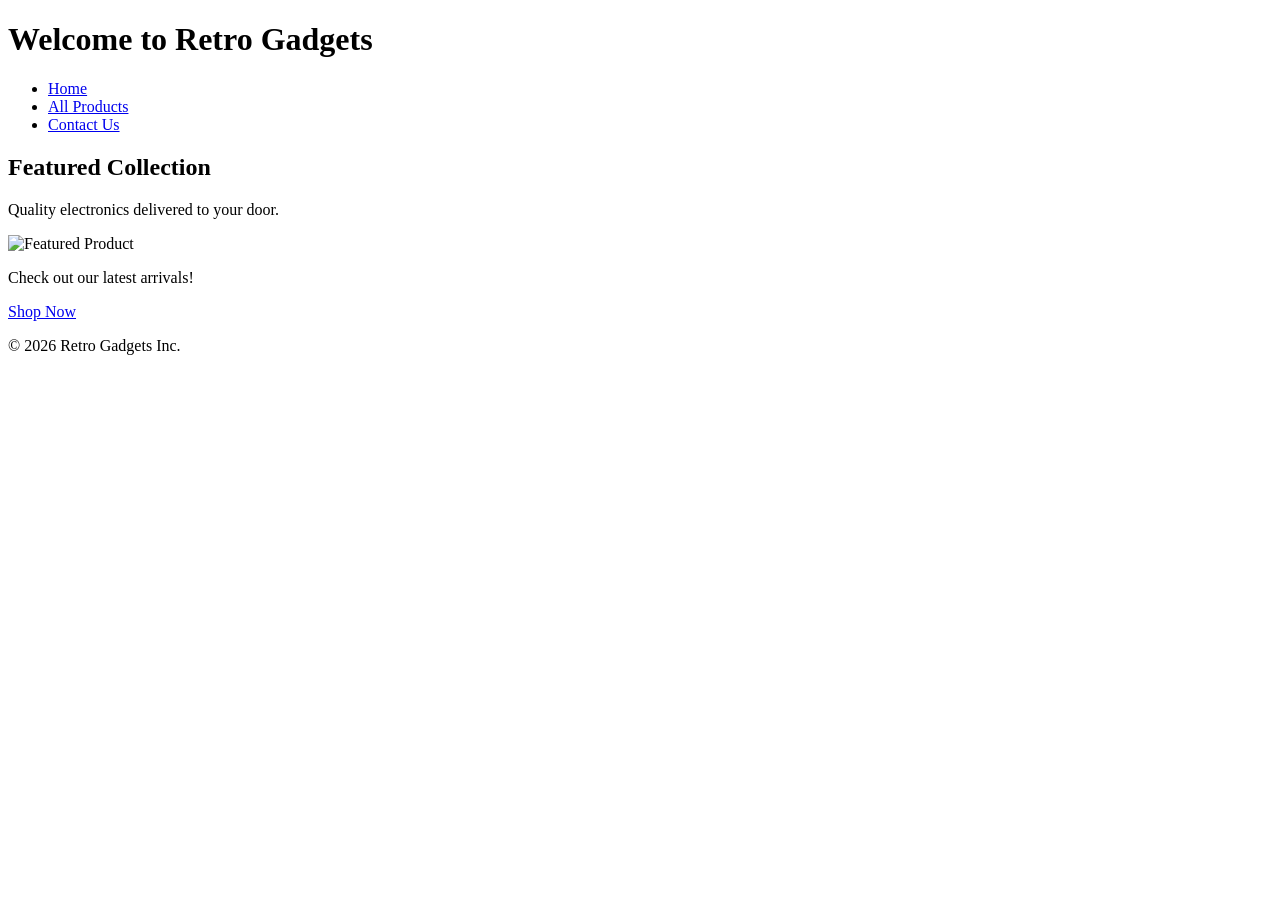
==== index.html @ ed297c05 "Update index.html" ====
<!DOCTYPE html>
<html lang="en">
<head>
    <title>My Simple Shop | Home</title>
</head>
<body>
    <header>
        <h1>Welcome to Retro Gadgets</h1>
        <nav>
            <ul>
                <li><a href="index.html">Home</a></li>
                <li><a href="products.html">All Products</a></li>
                <li><a href="contact.html">Contact Us</a></li>
            </ul>
        </nav>
    </header>

    <main>
        <section>
            <h2>Featured Collection</h2>
            <p>Quality electronics delivered to your door.</p>
            <img src="https://via.placeholder.com/300" alt="Featured Product">
            <p>Check out our latest arrivals!</p>
            <a href="products.html">Shop Now</a>
        </section>
    </main>

    <footer>
        <p>&copy; 2026 Retro Gadgets Inc.</p>
    </footer>
</body>
</html>
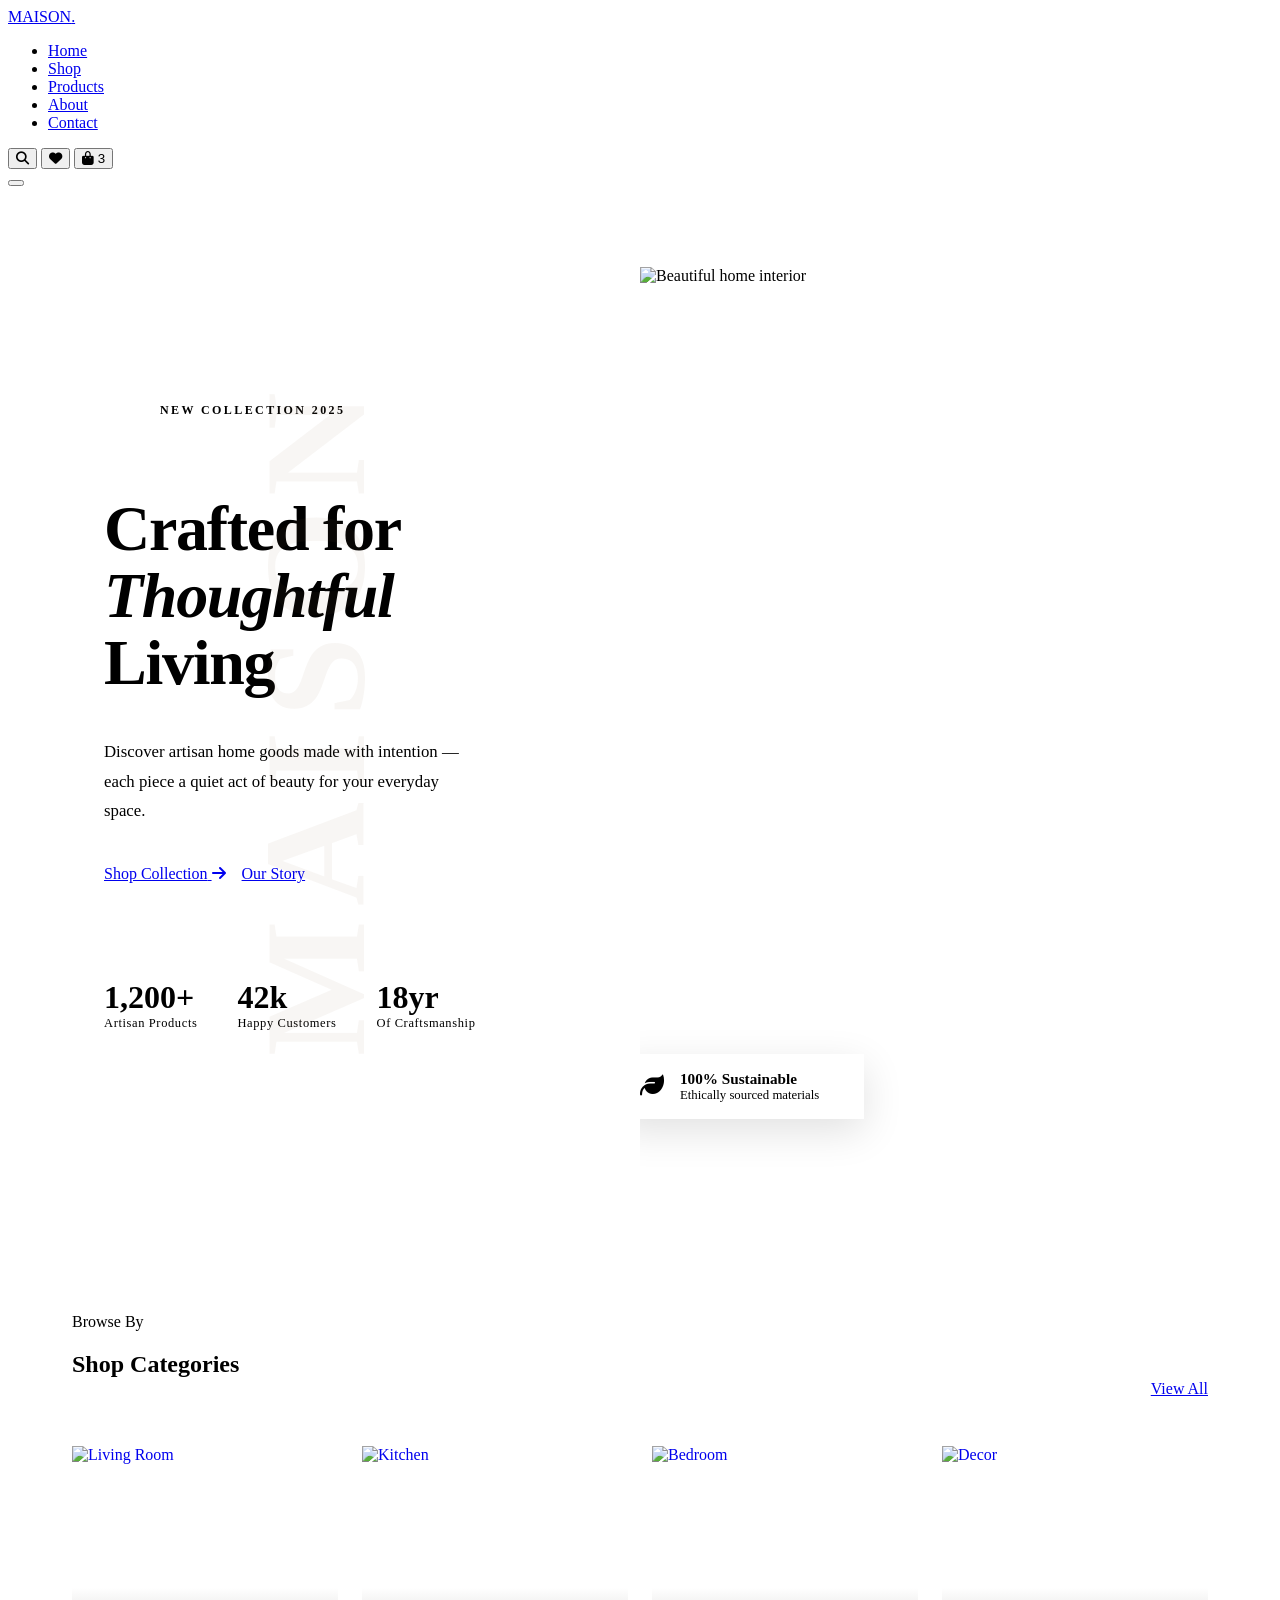
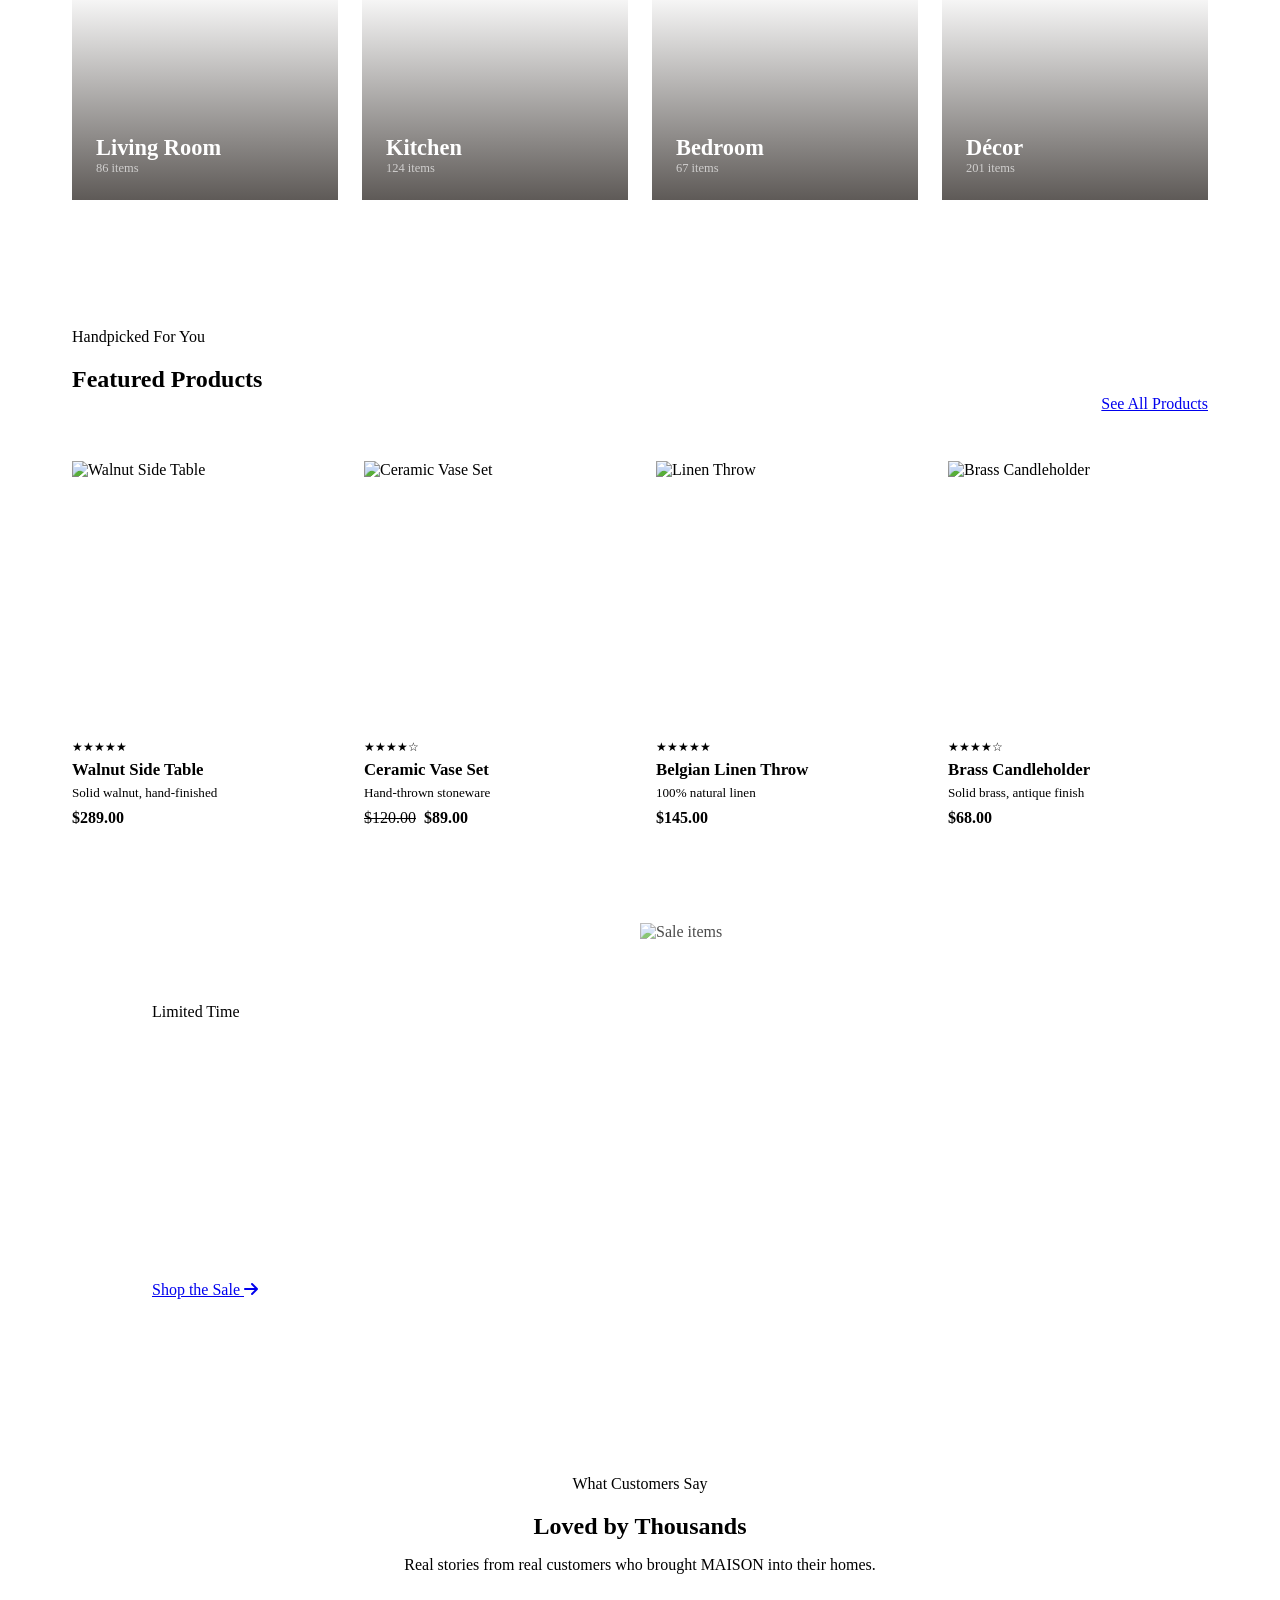
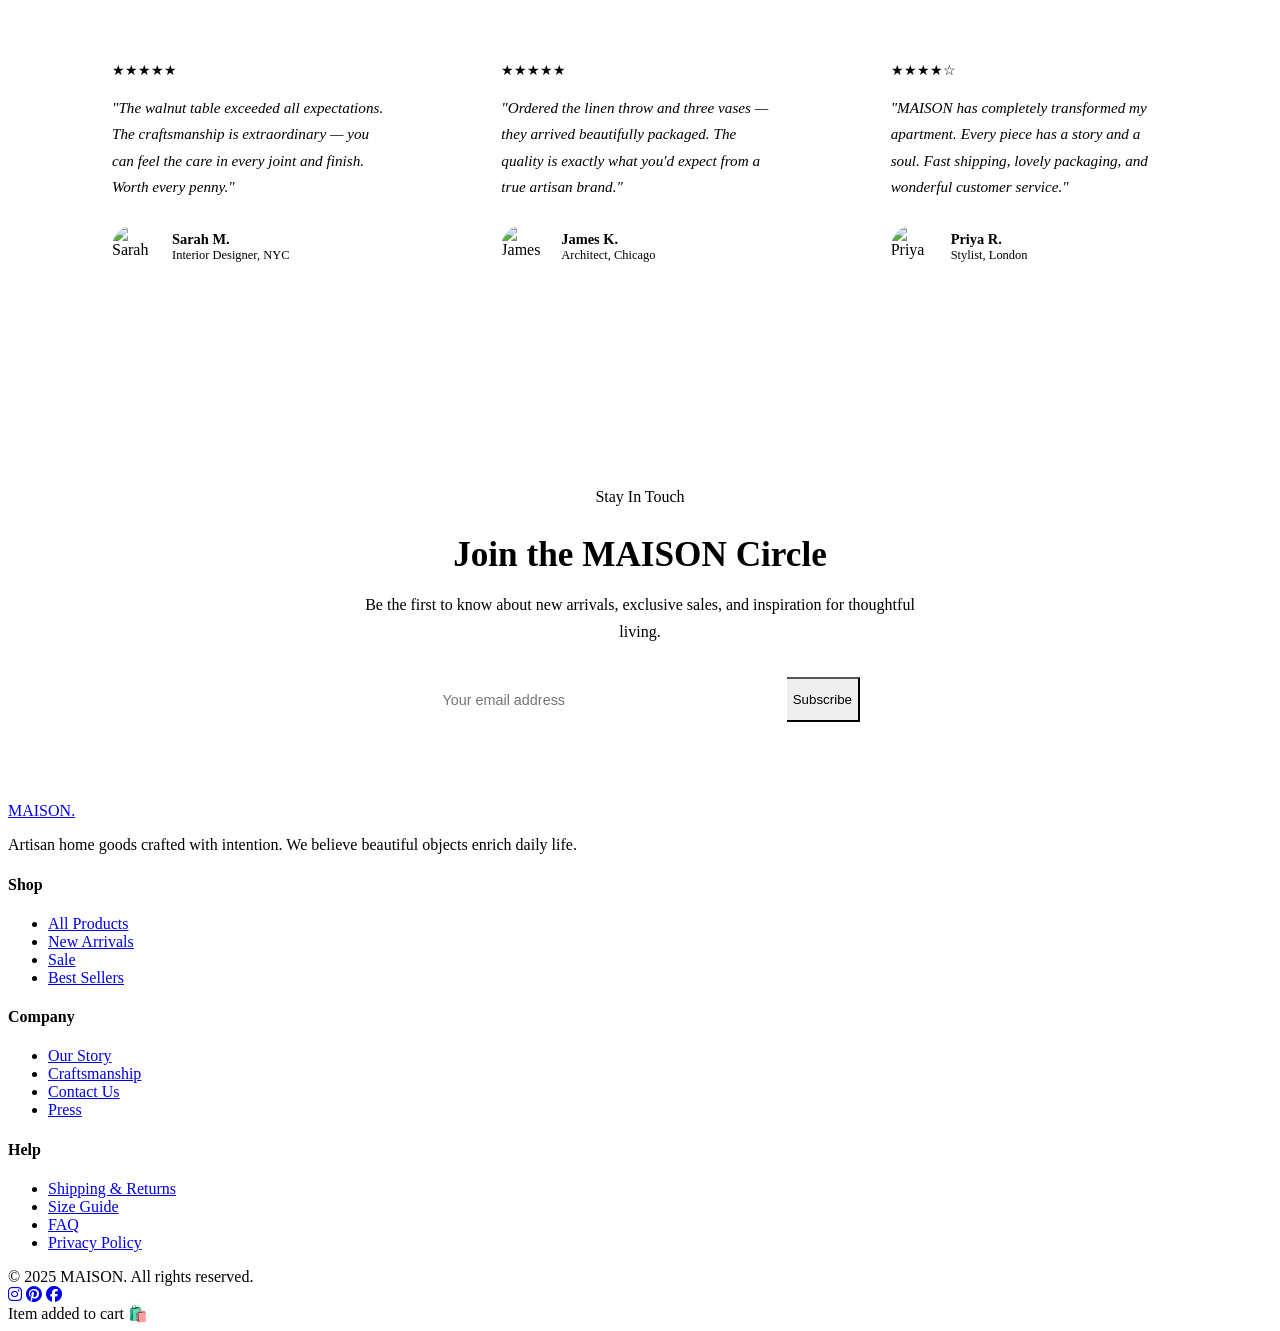
==== commit b9321436: "Update index.html" ====
--- a/index.html
+++ b/index.html
@@ -1,32 +1,600 @@
 <!DOCTYPE html>
 <html lang="en">
 <head>
-    <title>My Simple Shop | Home</title>
+  <meta charset="UTF-8" />
+  <meta name="viewport" content="width=device-width, initial-scale=1.0" />
+  <title>MAISON — Artisan Home Goods</title>
+  <link rel="stylesheet" href="style.css" />
+  <link rel="stylesheet" href="https://cdnjs.cloudflare.com/ajax/libs/font-awesome/6.5.0/css/all.min.css" />
+  <style>
+    /* ── HERO ── */
+    .hero {
+      min-height: 100vh;
+      display: grid; grid-template-columns: 1fr 1fr;
+      padding-top: 80px;
+    }
+    .hero-left {
+      display: flex; flex-direction: column; justify-content: center;
+      padding: 6rem 4rem 6rem 6rem;
+      position: relative;
+    }
+    .hero-left::before {
+      content: 'MAISON';
+      position: absolute; top: 50%; left: -2rem;
+      transform: translateY(-50%) rotate(-90deg);
+      font-family: 'Playfair Display', serif;
+      font-size: 9rem; font-weight: 900;
+      color: rgba(139,94,60,0.06);
+      letter-spacing: 0.1em; white-space: nowrap;
+      pointer-events: none;
+    }
+    .hero-eyebrow {
+      display: flex; align-items: center; gap: 1rem;
+      margin-bottom: 1.5rem;
+    }
+    .hero-eyebrow span { font-size: 0.75rem; font-weight: 600; letter-spacing: 0.2em; text-transform: uppercase; color: var(--gold); }
+    .hero-eyebrow::before { content: ''; display: block; width: 40px; height: 1px; background: var(--gold); }
+    .hero h1 {
+      font-family: 'Playfair Display', serif;
+      font-size: clamp(3rem, 5vw, 5rem);
+      font-weight: 900; line-height: 1.05;
+      letter-spacing: -0.02em;
+      margin-bottom: 1.5rem;
+    }
+    .hero h1 em { color: var(--brown); font-style: italic; }
+    .hero p {
+      color: var(--warm-gray); line-height: 1.75;
+      max-width: 380px; font-size: 1.05rem;
+      margin-bottom: 2.5rem;
+    }
+    .hero-ctas { display: flex; gap: 1rem; flex-wrap: wrap; }
+    .hero-stats {
+      display: flex; gap: 2.5rem;
+      margin-top: 4rem; padding-top: 2rem;
+      border-top: 1px solid var(--light-gray);
+    }
+    .stat-num {
+      font-family: 'Playfair Display', serif;
+      font-size: 2rem; font-weight: 700; color: var(--dark);
+    }
+    .stat-label { font-size: 0.78rem; color: var(--warm-gray); letter-spacing: 0.05em; }
+
+    .hero-right {
+      position: relative; overflow: hidden;
+      background: var(--light-gray);
+    }
+    .hero-img {
+      width: 100%; height: 100%;
+      object-fit: cover; display: block;
+      transition: transform 8s ease;
+    }
+    .hero-right:hover .hero-img { transform: scale(1.04); }
+    .hero-tag {
+      position: absolute; bottom: 3rem; left: -1.5rem;
+      background: white; padding: 1rem 1.5rem;
+      box-shadow: 0 12px 40px rgba(0,0,0,0.12);
+      display: flex; gap: 1rem; align-items: center;
+      min-width: 200px;
+    }
+    .tag-icon { font-size: 1.5rem; color: var(--gold); }
+    .tag-text { font-size: 0.8rem; font-weight: 500; }
+    .tag-text strong { display: block; font-size: 0.95rem; color: var(--dark); }
+
+    /* ── MARQUEE ── */
+    .marquee-bar {
+      background: var(--dark); padding: 1rem 0;
+      overflow: hidden; white-space: nowrap;
+    }
+    .marquee-inner {
+      display: inline-flex; animation: marquee 22s linear infinite;
+    }
+    .marquee-item {
+      display: inline-flex; align-items: center; gap: 0.8rem;
+      padding: 0 2rem;
+      font-size: 0.78rem; font-weight: 600; letter-spacing: 0.15em;
+      text-transform: uppercase; color: rgba(255,255,255,0.7);
+    }
+    .marquee-dot { color: var(--gold); font-size: 0.5rem; }
+    @keyframes marquee { from { transform: translateX(0); } to { transform: translateX(-50%); } }
+
+    /* ── CATEGORIES ── */
+    .categories { padding: 6rem 4rem; }
+    .categories-header {
+      display: flex; justify-content: space-between; align-items: flex-end;
+      margin-bottom: 3rem;
+    }
+    .cat-grid {
+      display: grid; grid-template-columns: repeat(4, 1fr);
+      gap: 1.5rem;
+    }
+    .cat-card {
+      position: relative; overflow: hidden; cursor: pointer;
+      text-decoration: none; display: block;
+    }
+    .cat-card img {
+      width: 100%; aspect-ratio: 3/4;
+      object-fit: cover; display: block;
+      transition: transform 0.5s ease;
+    }
+    .cat-card:hover img { transform: scale(1.06); }
+    .cat-overlay {
+      position: absolute; inset: 0;
+      background: linear-gradient(to top, rgba(26,20,16,0.7) 0%, transparent 60%);
+      display: flex; flex-direction: column; justify-content: flex-end;
+      padding: 1.5rem;
+    }
+    .cat-name {
+      font-family: 'Playfair Display', serif;
+      font-size: 1.4rem; color: white; font-weight: 700;
+    }
+    .cat-count { font-size: 0.78rem; color: rgba(255,255,255,0.65); }
+    .cat-arrow {
+      position: absolute; top: 1rem; right: 1rem;
+      width: 36px; height: 36px; background: var(--gold);
+      display: flex; align-items: center; justify-content: center;
+      color: white; font-size: 0.8rem;
+      transform: scale(0); transition: transform 0.3s;
+    }
+    .cat-card:hover .cat-arrow { transform: scale(1); }
+
+    /* ── FEATURED PRODUCTS ── */
+    .featured { padding: 2rem 4rem 6rem; }
+    .feat-header {
+      display: flex; justify-content: space-between; align-items: flex-end;
+      margin-bottom: 3rem;
+    }
+    .products-grid {
+      display: grid; grid-template-columns: repeat(4, 1fr);
+      gap: 2rem;
+    }
+    .product-card {
+      cursor: pointer; text-decoration: none; color: inherit;
+      display: block;
+    }
+    .product-img-wrap {
+      position: relative; overflow: hidden;
+      background: var(--light-gray); margin-bottom: 1.2rem;
+    }
+    .product-img-wrap img {
+      width: 100%; aspect-ratio: 1;
+      object-fit: cover; display: block;
+      transition: transform 0.5s;
+    }
+    .product-card:hover .product-img-wrap img { transform: scale(1.05); }
+    .product-badge {
+      position: absolute; top: 1rem; left: 1rem;
+      background: var(--accent); color: white;
+      font-size: 0.7rem; font-weight: 700; letter-spacing: 0.08em;
+      text-transform: uppercase; padding: 0.3rem 0.7rem;
+    }
+    .product-actions {
+      position: absolute; bottom: 1rem; left: 50%; transform: translateX(-50%) translateY(60px);
+      display: flex; gap: 0.5rem;
+      transition: transform 0.3s;
+      white-space: nowrap;
+    }
+    .product-card:hover .product-actions { transform: translateX(-50%) translateY(0); }
+    .pa-btn {
+      background: white; border: none; cursor: pointer;
+      padding: 0.5rem 0.9rem; font-size: 0.75rem; font-weight: 600;
+      letter-spacing: 0.05em; text-transform: uppercase;
+      transition: background 0.2s, color 0.2s;
+      display: flex; align-items: center; gap: 0.4rem;
+    }
+    .pa-btn:hover { background: var(--dark); color: white; }
+    .pa-icon { background: white; border: none; cursor: pointer; width: 34px; height: 34px; display: flex; align-items: center; justify-content: center; font-size: 0.9rem; transition: all 0.2s; }
+    .pa-icon:hover { background: var(--dark); color: white; }
+    .product-name {
+      font-family: 'Playfair Display', serif;
+      font-size: 1.05rem; font-weight: 600; margin-bottom: 0.3rem;
+    }
+    .product-sub { font-size: 0.82rem; color: var(--warm-gray); margin-bottom: 0.5rem; }
+    .product-price { font-weight: 600; font-size: 1rem; color: var(--dark); }
+    .product-price .old { text-decoration: line-through; color: var(--warm-gray); font-weight: 400; margin-right: 0.5rem; }
+    .stars { color: var(--gold); font-size: 0.75rem; margin-bottom: 0.3rem; }
+
+    /* ── PROMO BANNER ── */
+    .promo-banner {
+      margin: 0 4rem;
+      background: var(--dark);
+      display: grid; grid-template-columns: 1fr 1fr;
+      overflow: hidden; position: relative;
+    }
+    .promo-left {
+      padding: 5rem;
+      display: flex; flex-direction: column; justify-content: center;
+    }
+    .promo-left .section-label { color: var(--gold); }
+    .promo-left h2 {
+      font-family: 'Playfair Display', serif;
+      font-size: clamp(2rem, 3.5vw, 3rem);
+      color: white; margin-bottom: 1rem;
+    }
+    .promo-left p { color: rgba(255,255,255,0.6); margin-bottom: 2rem; line-height: 1.7; }
+    .promo-right { position: relative; min-height: 400px; }
+    .promo-right img { width: 100%; height: 100%; object-fit: cover; opacity: 0.7; }
+    .promo-code {
+      position: absolute; top: 2rem; right: 2rem;
+      background: var(--gold); color: white;
+      padding: 1rem 1.5rem; font-weight: 700; font-size: 0.85rem;
+      letter-spacing: 0.1em; text-transform: uppercase;
+    }
+    .promo-code span { display: block; font-size: 1.4rem; letter-spacing: 0.05em; }
+
+    /* ── TESTIMONIALS ── */
+    .testimonials { padding: 6rem 4rem; text-align: center; }
+    .testimonials .section-title { margin-bottom: 0.5rem; }
+    .testimonials > p { color: var(--warm-gray); margin-bottom: 3rem; }
+    .testi-grid { display: grid; grid-template-columns: repeat(3, 1fr); gap: 2rem; }
+    .testi-card {
+      background: white; padding: 2.5rem;
+      text-align: left; border-bottom: 3px solid transparent;
+      transition: border-color 0.3s, box-shadow 0.3s;
+    }
+    .testi-card:hover { border-color: var(--gold); box-shadow: 0 12px 40px rgba(0,0,0,0.07); }
+    .testi-stars { color: var(--gold); font-size: 0.9rem; margin-bottom: 1rem; }
+    .testi-text { font-size: 0.95rem; line-height: 1.75; color: var(--warm-gray); margin-bottom: 1.5rem; font-style: italic; }
+    .testi-author { display: flex; align-items: center; gap: 1rem; }
+    .testi-avatar {
+      width: 44px; height: 44px; border-radius: 50%;
+      background: var(--light-gray); object-fit: cover;
+    }
+    .testi-name { font-weight: 600; font-size: 0.9rem; }
+    .testi-role { font-size: 0.78rem; color: var(--warm-gray); }
+
+    /* ── NEWSLETTER ── */
+    .newsletter {
+      background: var(--light-gray);
+      padding: 5rem 4rem; text-align: center;
+    }
+    .newsletter-inner { max-width: 560px; margin: 0 auto; }
+    .newsletter h2 { font-family: 'Playfair Display', serif; font-size: 2.2rem; margin-bottom: 0.75rem; }
+    .newsletter p { color: var(--warm-gray); margin-bottom: 2rem; line-height: 1.7; }
+    .newsletter-form { display: flex; gap: 0; max-width: 440px; margin: 0 auto; }
+    .newsletter-form input {
+      flex: 1; padding: 0.9rem 1.4rem;
+      border: 2px solid var(--dark); border-right: none;
+      font-family: 'DM Sans', sans-serif; font-size: 0.9rem;
+      background: white; outline: none;
+    }
+    .newsletter-form input:focus { border-color: var(--gold); }
+
+    @media (max-width: 1100px) {
+      .cat-grid { grid-template-columns: repeat(2, 1fr); }
+      .products-grid { grid-template-columns: repeat(2, 1fr); }
+    }
+    @media (max-width: 900px) {
+      .hero { grid-template-columns: 1fr; }
+      .hero-right { min-height: 50vw; }
+      .hero-left { padding: 5rem 2rem 3rem; }
+      .categories, .featured, .testimonials, .newsletter { padding-left: 2rem; padding-right: 2rem; }
+      .promo-banner { margin: 0 2rem; grid-template-columns: 1fr; }
+      .promo-left { padding: 3rem 2rem; }
+      .testi-grid { grid-template-columns: 1fr; }
+    }
+    @media (max-width: 600px) {
+      .cat-grid { grid-template-columns: 1fr 1fr; gap: 0.75rem; }
+      .products-grid { grid-template-columns: 1fr 1fr; gap: 1rem; }
+      .categories, .featured { padding-left: 1.5rem; padding-right: 1.5rem; }
+      .newsletter-form { flex-direction: column; }
+      .newsletter-form input { border-right: 2px solid var(--dark); }
+    }
+  </style>
 </head>
 <body>
-    <header>
-        <h1>Welcome to Retro Gadgets</h1>
-        <nav>
-            <ul>
-                <li><a href="index.html">Home</a></li>
-                <li><a href="products.html">All Products</a></li>
-                <li><a href="contact.html">Contact Us</a></li>
-            </ul>
-        </nav>
-    </header>
-
-    <main>
-        <section>
-            <h2>Featured Collection</h2>
-            <p>Quality electronics delivered to your door.</p>
-            <img src="https://via.placeholder.com/300" alt="Featured Product">
-            <p>Check out our latest arrivals!</p>
-            <a href="products.html">Shop Now</a>
-        </section>
-    </main>
-
-    <footer>
-        <p>&copy; 2026 Retro Gadgets Inc.</p>
-    </footer>
+
+<!-- NAV -->
+<nav id="navbar">
+  <a href="index.html" class="nav-logo">MAISON<span>.</span></a>
+  <ul class="nav-links">
+    <li><a href="index.html" class="active">Home</a></li>
+    <li><a href="products.html">Shop</a></li>
+    <li><a href="product-detail.html">Products</a></li>
+    <li><a href="about.html">About</a></li>
+    <li><a href="contact.html">Contact</a></li>
+  </ul>
+  <div class="nav-icons">
+    <button class="nav-icon"><i class="fa fa-search"></i></button>
+    <button class="nav-icon"><i class="fa fa-heart"></i></button>
+    <button class="nav-icon" onclick="window.location='cart.html'">
+      <i class="fa fa-shopping-bag"></i>
+      <span class="cart-badge">3</span>
+    </button>
+  </div>
+  <button class="hamburger" id="hamburger">
+    <span></span><span></span><span></span>
+  </button>
+</nav>
+
+<!-- HERO -->
+<section class="hero">
+  <div class="hero-left">
+    <div class="hero-eyebrow"><span>New Collection 2025</span></div>
+    <h1>Crafted for <em>Thoughtful</em> Living</h1>
+    <p>Discover artisan home goods made with intention — each piece a quiet act of beauty for your everyday space.</p>
+    <div class="hero-ctas">
+      <a href="products.html" class="btn-primary"><span>Shop Collection</span> <i class="fa fa-arrow-right"></i></a>
+      <a href="about.html" class="btn-outline">Our Story</a>
+    </div>
+    <div class="hero-stats">
+      <div><div class="stat-num">1,200+</div><div class="stat-label">Artisan Products</div></div>
+      <div><div class="stat-num">42k</div><div class="stat-label">Happy Customers</div></div>
+      <div><div class="stat-num">18yr</div><div class="stat-label">Of Craftsmanship</div></div>
+    </div>
+  </div>
+  <div class="hero-right">
+    <img src="https://images.unsplash.com/photo-1555041469-a586c61ea9bc?w=900&q=80" alt="Beautiful home interior" class="hero-img" />
+    <div class="hero-tag">
+      <div class="tag-icon"><i class="fa fa-leaf"></i></div>
+      <div class="tag-text"><strong>100% Sustainable</strong>Ethically sourced materials</div>
+    </div>
+  </div>
+</section>
+
+<!-- MARQUEE -->
+<div class="marquee-bar">
+  <div class="marquee-inner">
+    <span class="marquee-item">Free Shipping Over $75 <span class="marquee-dot">●</span></span>
+    <span class="marquee-item">Handcrafted Goods <span class="marquee-dot">●</span></span>
+    <span class="marquee-item">30-Day Returns <span class="marquee-dot">●</span></span>
+    <span class="marquee-item">Sustainable Materials <span class="marquee-dot">●</span></span>
+    <span class="marquee-item">New Arrivals Weekly <span class="marquee-dot">●</span></span>
+    <span class="marquee-item">Artisan Quality <span class="marquee-dot">●</span></span>
+    <!-- duplicate for seamless loop -->
+    <span class="marquee-item">Free Shipping Over $75 <span class="marquee-dot">●</span></span>
+    <span class="marquee-item">Handcrafted Goods <span class="marquee-dot">●</span></span>
+    <span class="marquee-item">30-Day Returns <span class="marquee-dot">●</span></span>
+    <span class="marquee-item">Sustainable Materials <span class="marquee-dot">●</span></span>
+    <span class="marquee-item">New Arrivals Weekly <span class="marquee-dot">●</span></span>
+    <span class="marquee-item">Artisan Quality <span class="marquee-dot">●</span></span>
+  </div>
+</div>
+
+<!-- CATEGORIES -->
+<section class="categories">
+  <div class="categories-header">
+    <div>
+      <span class="section-label">Browse By</span>
+      <h2 class="section-title">Shop Categories</h2>
+    </div>
+    <a href="products.html" class="btn-outline">View All</a>
+  </div>
+  <div class="cat-grid">
+    <a href="products.html?cat=living" class="cat-card">
+      <img src="https://images.unsplash.com/photo-1493663284031-b7e3aefcae8e?w=500&q=80" alt="Living Room" />
+      <div class="cat-overlay">
+        <div class="cat-name">Living Room</div>
+        <div class="cat-count">86 items</div>
+      </div>
+      <div class="cat-arrow"><i class="fa fa-arrow-right"></i></div>
+    </a>
+    <a href="products.html?cat=kitchen" class="cat-card">
+      <img src="https://images.unsplash.com/photo-1556909114-f6e7ad7d3136?w=500&q=80" alt="Kitchen" />
+      <div class="cat-overlay">
+        <div class="cat-name">Kitchen</div>
+        <div class="cat-count">124 items</div>
+      </div>
+      <div class="cat-arrow"><i class="fa fa-arrow-right"></i></div>
+    </a>
+    <a href="products.html?cat=bedroom" class="cat-card">
+      <img src="https://images.unsplash.com/photo-1540518614846-7eded433c457?w=500&q=80" alt="Bedroom" />
+      <div class="cat-overlay">
+        <div class="cat-name">Bedroom</div>
+        <div class="cat-count">67 items</div>
+      </div>
+      <div class="cat-arrow"><i class="fa fa-arrow-right"></i></div>
+    </a>
+    <a href="products.html?cat=decor" class="cat-card">
+      <img src="https://images.unsplash.com/photo-1484101403633-562f891dc89a?w=500&q=80" alt="Decor" />
+      <div class="cat-overlay">
+        <div class="cat-name">Décor</div>
+        <div class="cat-count">201 items</div>
+      </div>
+      <div class="cat-arrow"><i class="fa fa-arrow-right"></i></div>
+    </a>
+  </div>
+</section>
+
+<!-- FEATURED PRODUCTS -->
+<section class="featured">
+  <div class="feat-header">
+    <div>
+      <span class="section-label">Handpicked For You</span>
+      <h2 class="section-title">Featured Products</h2>
+    </div>
+    <a href="products.html" class="btn-outline">See All Products</a>
+  </div>
+  <div class="products-grid">
+    <a href="product-detail.html" class="product-card">
+      <div class="product-img-wrap">
+        <img src="https://images.unsplash.com/photo-1555041469-a586c61ea9bc?w=500&q=80" alt="Walnut Side Table" />
+        <span class="product-badge">New</span>
+        <div class="product-actions">
+          <button class="pa-btn" onclick="addToCart(event,'Walnut Side Table')"><i class="fa fa-shopping-bag"></i> Add to Cart</button>
+          <button class="pa-icon"><i class="fa fa-heart"></i></button>
+        </div>
+      </div>
+      <div class="stars">★★★★★</div>
+      <div class="product-name">Walnut Side Table</div>
+      <div class="product-sub">Solid walnut, hand-finished</div>
+      <div class="product-price">$289.00</div>
+    </a>
+    <a href="product-detail.html" class="product-card">
+      <div class="product-img-wrap">
+        <img src="https://images.unsplash.com/photo-1506439773649-6e0eb8cfb237?w=500&q=80" alt="Ceramic Vase Set" />
+        <div class="product-actions">
+          <button class="pa-btn" onclick="addToCart(event,'Ceramic Vase Set')"><i class="fa fa-shopping-bag"></i> Add to Cart</button>
+          <button class="pa-icon"><i class="fa fa-heart"></i></button>
+        </div>
+      </div>
+      <div class="stars">★★★★☆</div>
+      <div class="product-name">Ceramic Vase Set</div>
+      <div class="product-sub">Hand-thrown stoneware</div>
+      <div class="product-price"><span class="old">$120.00</span>$89.00</div>
+    </a>
+    <a href="product-detail.html" class="product-card">
+      <div class="product-img-wrap">
+        <img src="https://images.unsplash.com/photo-1530018607912-eff2daa1bac4?w=500&q=80" alt="Linen Throw" />
+        <span class="product-badge" style="background:var(--gold)">Popular</span>
+        <div class="product-actions">
+          <button class="pa-btn" onclick="addToCart(event,'Linen Throw')"><i class="fa fa-shopping-bag"></i> Add to Cart</button>
+          <button class="pa-icon"><i class="fa fa-heart"></i></button>
+        </div>
+      </div>
+      <div class="stars">★★★★★</div>
+      <div class="product-name">Belgian Linen Throw</div>
+      <div class="product-sub">100% natural linen</div>
+      <div class="product-price">$145.00</div>
+    </a>
+    <a href="product-detail.html" class="product-card">
+      <div class="product-img-wrap">
+        <img src="https://images.unsplash.com/photo-1507003211169-0a1dd7228f2d?w=500&q=80" alt="Brass Candleholder" />
+        <div class="product-actions">
+          <button class="pa-btn" onclick="addToCart(event,'Brass Candleholder')"><i class="fa fa-shopping-bag"></i> Add to Cart</button>
+          <button class="pa-icon"><i class="fa fa-heart"></i></button>
+        </div>
+      </div>
+      <div class="stars">★★★★☆</div>
+      <div class="product-name">Brass Candleholder</div>
+      <div class="product-sub">Solid brass, antique finish</div>
+      <div class="product-price">$68.00</div>
+    </a>
+  </div>
+</section>
+
+<!-- PROMO BANNER -->
+<div class="promo-banner">
+  <div class="promo-left">
+    <span class="section-label">Limited Time</span>
+    <h2>Summer Sale — Up to 40% Off</h2>
+    <p>Refresh your home for the season. Our biggest sale of the year runs through July 31st. Use code at checkout.</p>
+    <a href="products.html" class="btn-primary"><span>Shop the Sale</span> <i class="fa fa-arrow-right"></i></a>
+  </div>
+  <div class="promo-right">
+    <img src="https://images.unsplash.com/photo-1567225557594-88d73e55f2cb?w=800&q=80" alt="Sale items" />
+    <div class="promo-code">Use Code <span>SUMMER40</span></div>
+  </div>
+</div>
+
+<!-- TESTIMONIALS -->
+<section class="testimonials">
+  <span class="section-label">What Customers Say</span>
+  <h2 class="section-title">Loved by Thousands</h2>
+  <p>Real stories from real customers who brought MAISON into their homes.</p>
+  <div class="testi-grid">
+    <div class="testi-card">
+      <div class="testi-stars">★★★★★</div>
+      <p class="testi-text">"The walnut table exceeded all expectations. The craftsmanship is extraordinary — you can feel the care in every joint and finish. Worth every penny."</p>
+      <div class="testi-author">
+        <img src="https://i.pravatar.cc/44?img=1" class="testi-avatar" alt="Sarah" />
+        <div><div class="testi-name">Sarah M.</div><div class="testi-role">Interior Designer, NYC</div></div>
+      </div>
+    </div>
+    <div class="testi-card">
+      <div class="testi-stars">★★★★★</div>
+      <p class="testi-text">"Ordered the linen throw and three vases — they arrived beautifully packaged. The quality is exactly what you'd expect from a true artisan brand."</p>
+      <div class="testi-author">
+        <img src="https://i.pravatar.cc/44?img=5" class="testi-avatar" alt="James" />
+        <div><div class="testi-name">James K.</div><div class="testi-role">Architect, Chicago</div></div>
+      </div>
+    </div>
+    <div class="testi-card">
+      <div class="testi-stars">★★★★☆</div>
+      <p class="testi-text">"MAISON has completely transformed my apartment. Every piece has a story and a soul. Fast shipping, lovely packaging, and wonderful customer service."</p>
+      <div class="testi-author">
+        <img src="https://i.pravatar.cc/44?img=9" class="testi-avatar" alt="Priya" />
+        <div><div class="testi-name">Priya R.</div><div class="testi-role">Stylist, London</div></div>
+      </div>
+    </div>
+  </div>
+</section>
+
+<!-- NEWSLETTER -->
+<section class="newsletter">
+  <div class="newsletter-inner">
+    <span class="section-label">Stay In Touch</span>
+    <h2>Join the MAISON Circle</h2>
+    <p>Be the first to know about new arrivals, exclusive sales, and inspiration for thoughtful living.</p>
+    <div class="newsletter-form">
+      <input type="email" placeholder="Your email address" />
+      <button class="btn-primary" style="border-left:none;"><span>Subscribe</span></button>
+    </div>
+  </div>
+</section>
+
+<!-- FOOTER -->
+<footer>
+  <div class="footer-grid">
+    <div class="footer-brand">
+      <a href="index.html" class="nav-logo">MAISON<span>.</span></a>
+      <p>Artisan home goods crafted with intention. We believe beautiful objects enrich daily life.</p>
+    </div>
+    <div class="footer-col">
+      <h4>Shop</h4>
+      <ul>
+        <li><a href="products.html">All Products</a></li>
+        <li><a href="products.html?cat=new">New Arrivals</a></li>
+        <li><a href="products.html?cat=sale">Sale</a></li>
+        <li><a href="products.html?cat=bestsellers">Best Sellers</a></li>
+      </ul>
+    </div>
+    <div class="footer-col">
+      <h4>Company</h4>
+      <ul>
+        <li><a href="about.html">Our Story</a></li>
+        <li><a href="about.html#crafts">Craftsmanship</a></li>
+        <li><a href="contact.html">Contact Us</a></li>
+        <li><a href="#">Press</a></li>
+      </ul>
+    </div>
+    <div class="footer-col">
+      <h4>Help</h4>
+      <ul>
+        <li><a href="#">Shipping & Returns</a></li>
+        <li><a href="#">Size Guide</a></li>
+        <li><a href="#">FAQ</a></li>
+        <li><a href="#">Privacy Policy</a></li>
+      </ul>
+    </div>
+  </div>
+  <div class="footer-bottom">
+    <span>© 2025 MAISON. All rights reserved.</span>
+    <div class="social-links">
+      <a href="#"><i class="fab fa-instagram"></i></a>
+      <a href="#"><i class="fab fa-pinterest"></i></a>
+      <a href="#"><i class="fab fa-facebook"></i></a>
+    </div>
+  </div>
+</footer>
+
+<div class="toast" id="toast">Item added to cart 🛍️</div>
+
+<script>
+  // Navbar scroll
+  window.addEventListener('scroll', () => {
+    document.getElementById('navbar').classList.toggle('scrolled', window.scrollY > 40);
+  });
+
+  // Cart toast
+  function addToCart(e, name) {
+    e.preventDefault();
+    const toast = document.getElementById('toast');
+    toast.textContent = `"${name}" added to cart 🛍️`;
+    toast.classList.add('show');
+    setTimeout(() => toast.classList.remove('show'), 2800);
+  }
+
+  // Hamburger (basic mobile menu toggle)
+  document.getElementById('hamburger').addEventListener('click', () => {
+    const links = document.querySelector('.nav-links');
+    links.style.display = links.style.display === 'flex' ? 'none' : 'flex';
+    links.style.flexDirection = 'column';
+    links.style.position = 'absolute';
+    links.style.top = '70px'; links.style.left = '0'; links.style.right = '0';
+    links.style.background = 'var(--cream)';
+    links.style.padding = '1.5rem 2rem';
+    links.style.borderBottom = '1px solid var(--light-gray)';
+  });
+</script>
 </body>
 </html>
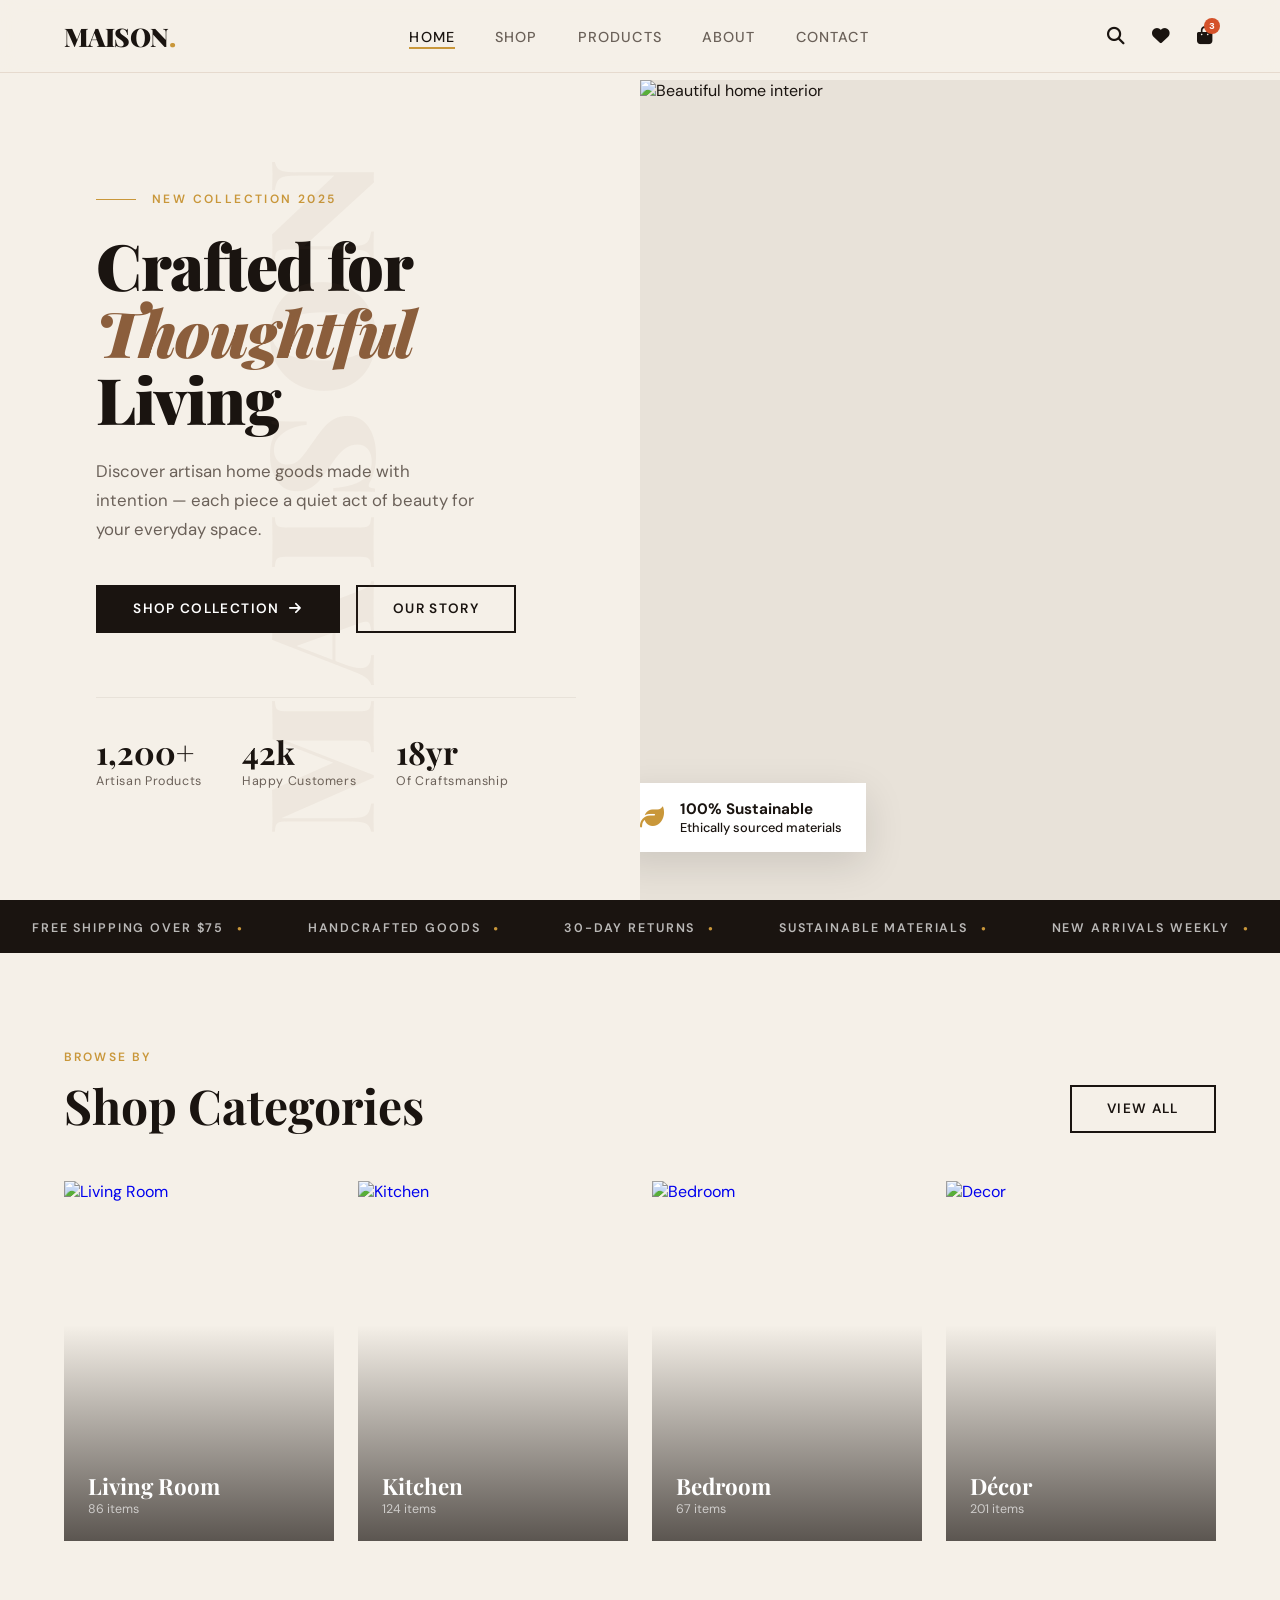
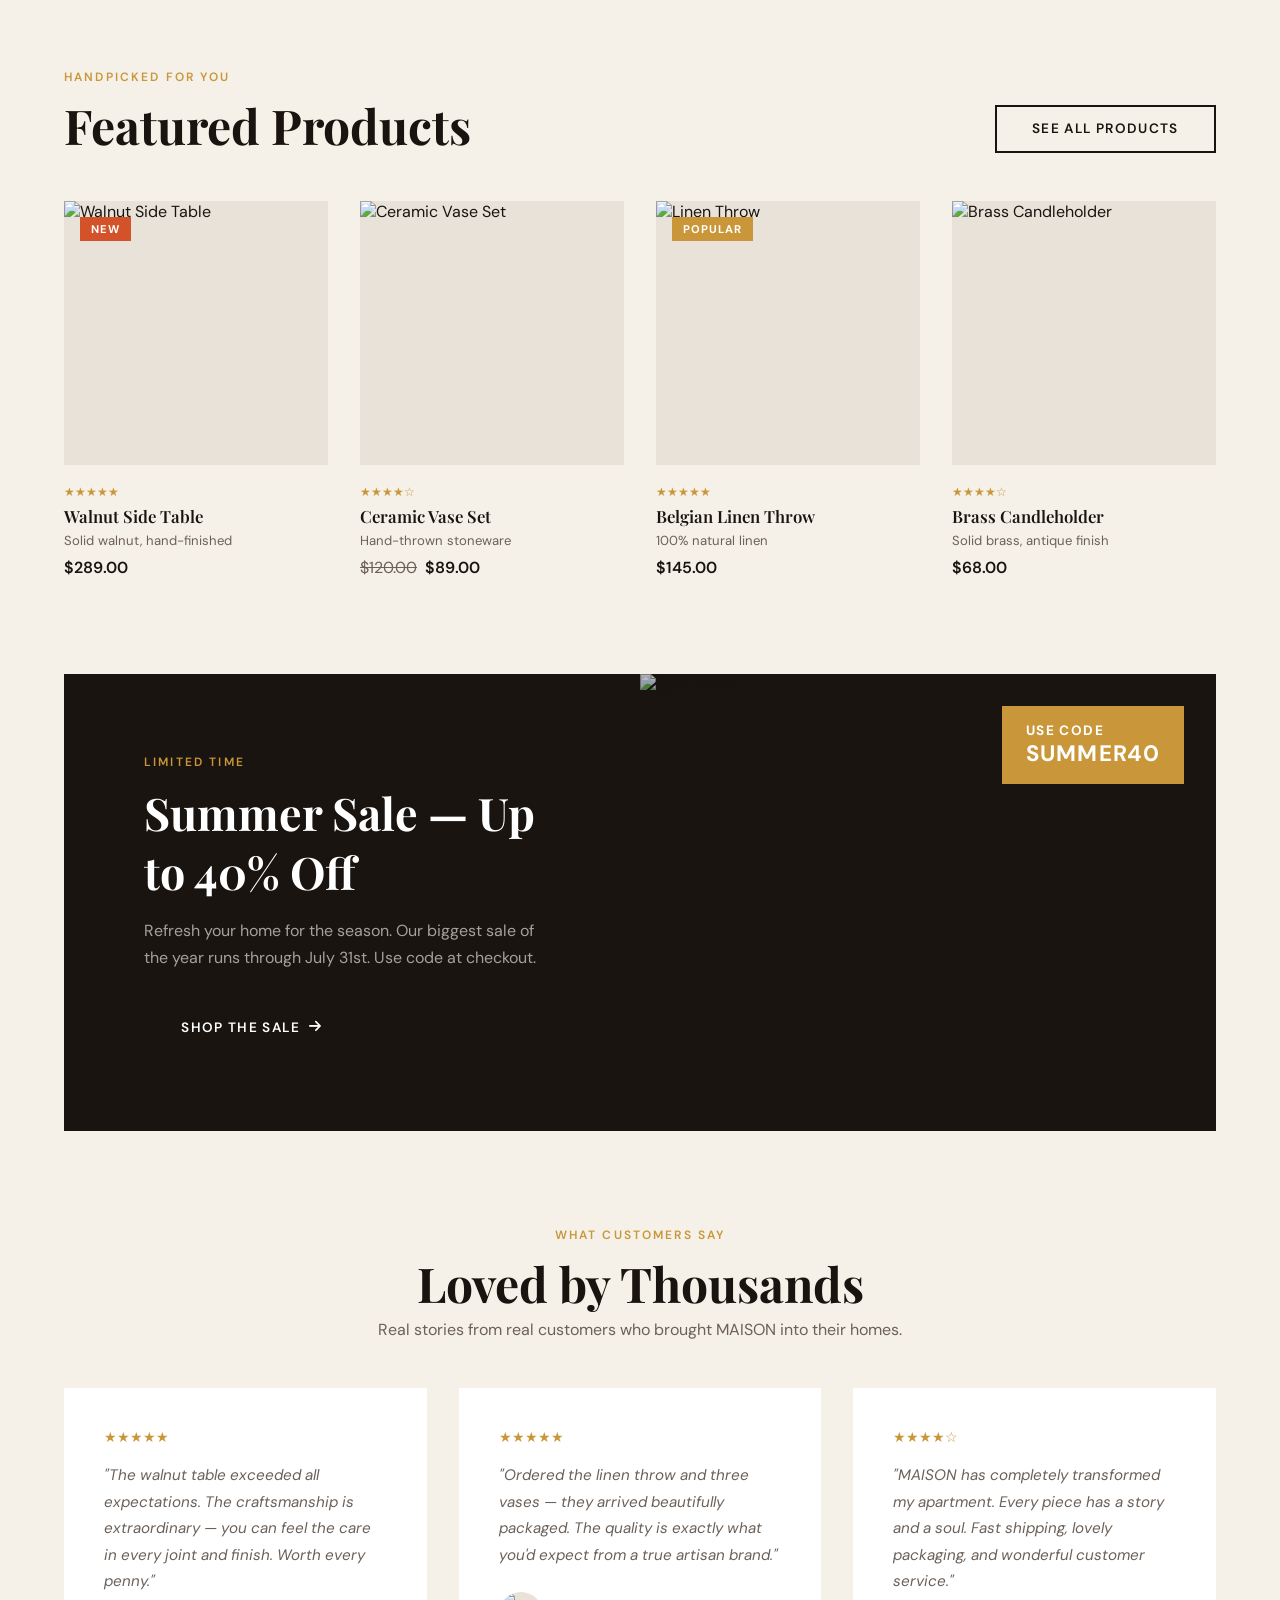
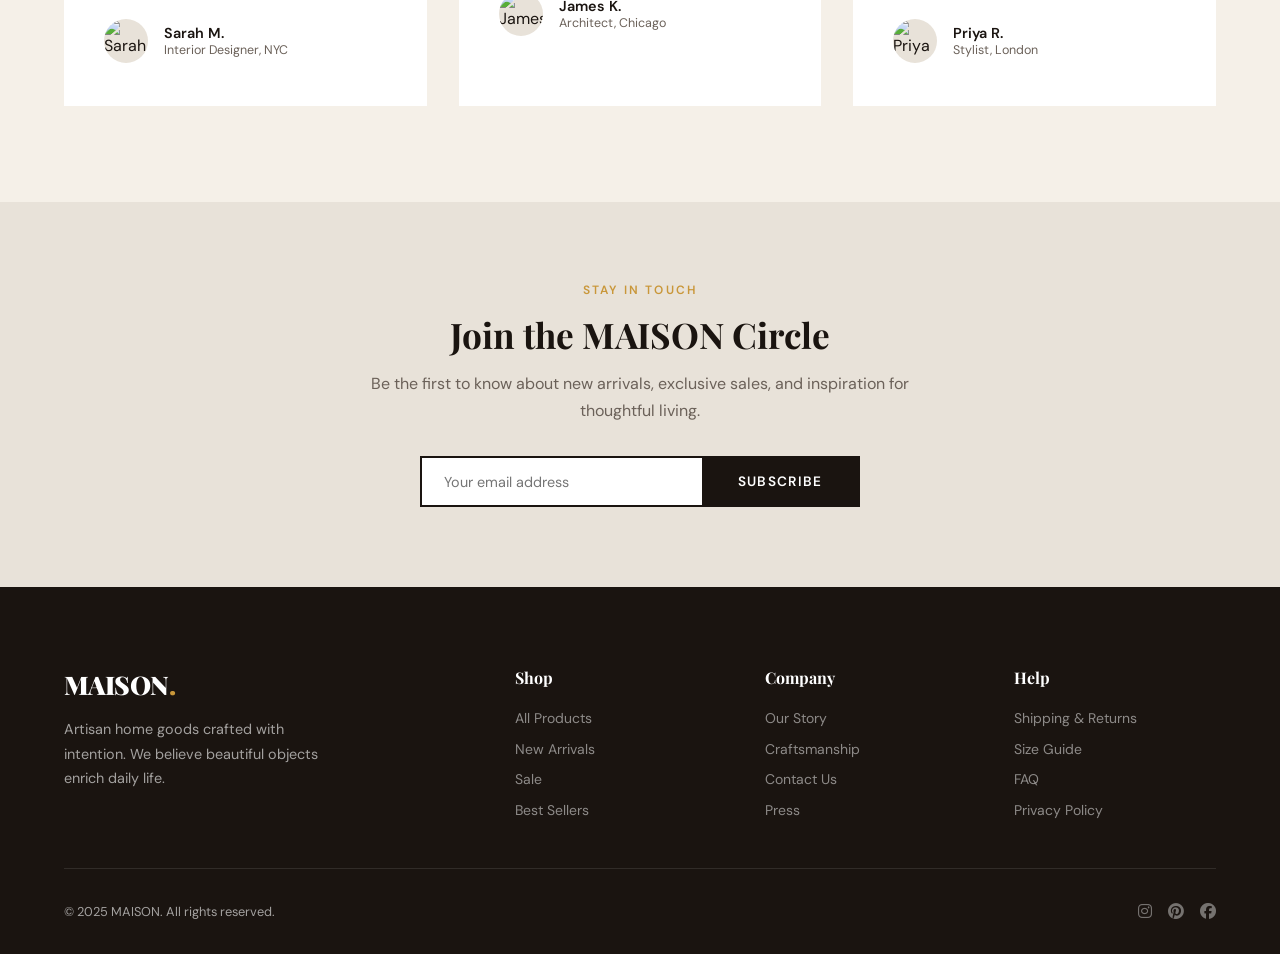
==== commit cf547238: "Update index.html" ====
--- a/index.html
+++ b/index.html
@@ -1,6 +1,15 @@
 <!DOCTYPE html>
 <html lang="en">
 <head>
+  <!-- Google tag (gtag.js) -->
+<script async src="https://www.googletagmanager.com/gtag/js?id=G-R2WS9VFXRD"></script>
+<script>
+  window.dataLayer = window.dataLayer || [];
+  function gtag(){dataLayer.push(arguments);}
+  gtag('js', new Date());
+
+  gtag('config', 'G-R2WS9VFXRD');
+</script>
   <meta charset="UTF-8" />
   <meta name="viewport" content="width=device-width, initial-scale=1.0" />
   <title>MAISON — Artisan Home Goods</title>
--- a/style.css
+++ b/style.css
@@ -0,0 +1,177 @@
+@import url('https://fonts.googleapis.com/css2?family=Playfair+Display:ital,wght@0,400;0,700;0,900;1,400&family=DM+Sans:wght@300;400;500;600&display=swap');
+
+:root {
+  --cream: #F5F0E8;
+  --dark: #1A1410;
+  --brown: #8B5E3C;
+  --gold: #C9973A;
+  --warm-gray: #6B6159;
+  --light-gray: #E8E2D9;
+  --white: #FEFCF8;
+  --accent: #D4522A;
+}
+
+*, *::before, *::after { box-sizing: border-box; margin: 0; padding: 0; }
+
+html { scroll-behavior: smooth; }
+
+body {
+  font-family: 'DM Sans', sans-serif;
+  background: var(--cream);
+  color: var(--dark);
+  overflow-x: hidden;
+}
+
+/* ── NAV ── */
+nav {
+  position: fixed; top: 0; left: 0; right: 0; z-index: 100;
+  display: flex; align-items: center; justify-content: space-between;
+  padding: 1.2rem 4rem;
+  background: rgba(245, 240, 232, 0.92);
+  backdrop-filter: blur(12px);
+  border-bottom: 1px solid rgba(139, 94, 60, 0.15);
+  transition: box-shadow 0.3s;
+}
+nav.scrolled { box-shadow: 0 4px 32px rgba(26,20,16,0.08); }
+
+.nav-logo {
+  font-family: 'Playfair Display', serif;
+  font-size: 1.6rem;
+  font-weight: 900;
+  color: var(--dark);
+  text-decoration: none;
+  letter-spacing: -0.02em;
+}
+.nav-logo span { color: var(--gold); }
+
+.nav-links { display: flex; gap: 2.5rem; list-style: none; }
+.nav-links a {
+  text-decoration: none; color: var(--warm-gray);
+  font-size: 0.9rem; font-weight: 500; letter-spacing: 0.08em;
+  text-transform: uppercase;
+  position: relative; padding-bottom: 3px;
+  transition: color 0.2s;
+}
+.nav-links a::after {
+  content: ''; position: absolute; bottom: 0; left: 0;
+  width: 0; height: 1.5px; background: var(--gold);
+  transition: width 0.3s;
+}
+.nav-links a:hover, .nav-links a.active { color: var(--dark); }
+.nav-links a:hover::after, .nav-links a.active::after { width: 100%; }
+
+.nav-icons { display: flex; gap: 1.2rem; align-items: center; }
+.nav-icon {
+  background: none; border: none; cursor: pointer;
+  color: var(--dark); font-size: 1.1rem;
+  position: relative; padding: 4px;
+  transition: color 0.2s;
+}
+.nav-icon:hover { color: var(--gold); }
+.cart-badge {
+  position: absolute; top: -4px; right: -4px;
+  background: var(--accent); color: white;
+  font-size: 0.6rem; font-weight: 700;
+  width: 16px; height: 16px;
+  border-radius: 50%; display: flex; align-items: center; justify-content: center;
+}
+
+.hamburger { display: none; flex-direction: column; gap: 5px; cursor: pointer; background: none; border: none; }
+.hamburger span { width: 24px; height: 2px; background: var(--dark); transition: all 0.3s; display: block; }
+
+/* ── FOOTER ── */
+footer {
+  background: var(--dark);
+  color: rgba(255,255,255,0.6);
+  padding: 5rem 4rem 2rem;
+}
+.footer-grid {
+  display: grid; grid-template-columns: 2fr 1fr 1fr 1fr;
+  gap: 3rem; padding-bottom: 3rem;
+  border-bottom: 1px solid rgba(255,255,255,0.1);
+}
+.footer-brand .nav-logo { color: white; display: block; margin-bottom: 1rem; }
+.footer-brand p { font-size: 0.9rem; line-height: 1.7; max-width: 280px; }
+.footer-col h4 {
+  font-family: 'Playfair Display', serif;
+  color: white; font-size: 1rem; margin-bottom: 1.2rem;
+}
+.footer-col ul { list-style: none; display: flex; flex-direction: column; gap: 0.6rem; }
+.footer-col ul a { color: rgba(255,255,255,0.5); text-decoration: none; font-size: 0.875rem; transition: color 0.2s; }
+.footer-col ul a:hover { color: var(--gold); }
+.footer-bottom {
+  display: flex; justify-content: space-between; align-items: center;
+  padding-top: 2rem; font-size: 0.8rem;
+}
+.social-links { display: flex; gap: 1rem; }
+.social-links a { color: rgba(255,255,255,0.4); text-decoration: none; transition: color 0.2s; font-size: 1rem; }
+.social-links a:hover { color: var(--gold); }
+
+/* ── BUTTONS ── */
+.btn-primary {
+  background: var(--dark); color: white;
+  border: 2px solid var(--dark);
+  padding: 0.85rem 2.2rem;
+  font-family: 'DM Sans', sans-serif; font-size: 0.85rem;
+  font-weight: 600; letter-spacing: 0.1em; text-transform: uppercase;
+  cursor: pointer; text-decoration: none;
+  display: inline-flex; align-items: center; gap: 0.6rem;
+  transition: all 0.3s; position: relative; overflow: hidden;
+}
+.btn-primary::before {
+  content: ''; position: absolute; inset: 0;
+  background: var(--gold); transform: translateX(-101%);
+  transition: transform 0.3s;
+}
+.btn-primary:hover { border-color: var(--gold); color: var(--dark); }
+.btn-primary:hover::before { transform: translateX(0); }
+.btn-primary span { position: relative; z-index: 1; }
+
+.btn-outline {
+  background: transparent; color: var(--dark);
+  border: 2px solid var(--dark);
+  padding: 0.85rem 2.2rem;
+  font-family: 'DM Sans', sans-serif; font-size: 0.85rem;
+  font-weight: 600; letter-spacing: 0.1em; text-transform: uppercase;
+  cursor: pointer; text-decoration: none;
+  display: inline-flex; align-items: center; gap: 0.6rem;
+  transition: all 0.3s;
+}
+.btn-outline:hover { background: var(--dark); color: white; }
+
+/* ── SECTION TITLE ── */
+.section-title {
+  font-family: 'Playfair Display', serif;
+  font-size: clamp(2rem, 4vw, 3rem);
+  font-weight: 700; line-height: 1.15;
+}
+.section-label {
+  font-size: 0.75rem; font-weight: 600;
+  letter-spacing: 0.18em; text-transform: uppercase;
+  color: var(--gold); margin-bottom: 0.8rem; display: block;
+}
+
+/* ── TOAST ── */
+.toast {
+  position: fixed; bottom: 2rem; right: 2rem; z-index: 9999;
+  background: var(--dark); color: white;
+  padding: 1rem 1.6rem; font-size: 0.875rem;
+  border-left: 3px solid var(--gold);
+  transform: translateY(120px); opacity: 0;
+  transition: all 0.4s cubic-bezier(0.34, 1.56, 0.64, 1);
+  pointer-events: none;
+}
+.toast.show { transform: translateY(0); opacity: 1; }
+
+/* ── RESPONSIVE ── */
+@media (max-width: 900px) {
+  nav { padding: 1rem 2rem; }
+  .nav-links { display: none; }
+  .hamburger { display: flex; }
+  .footer-grid { grid-template-columns: 1fr 1fr; }
+}
+@media (max-width: 600px) {
+  nav { padding: 1rem 1.5rem; }
+  .footer-grid { grid-template-columns: 1fr; }
+  .footer-bottom { flex-direction: column; gap: 1rem; text-align: center; }
+}
